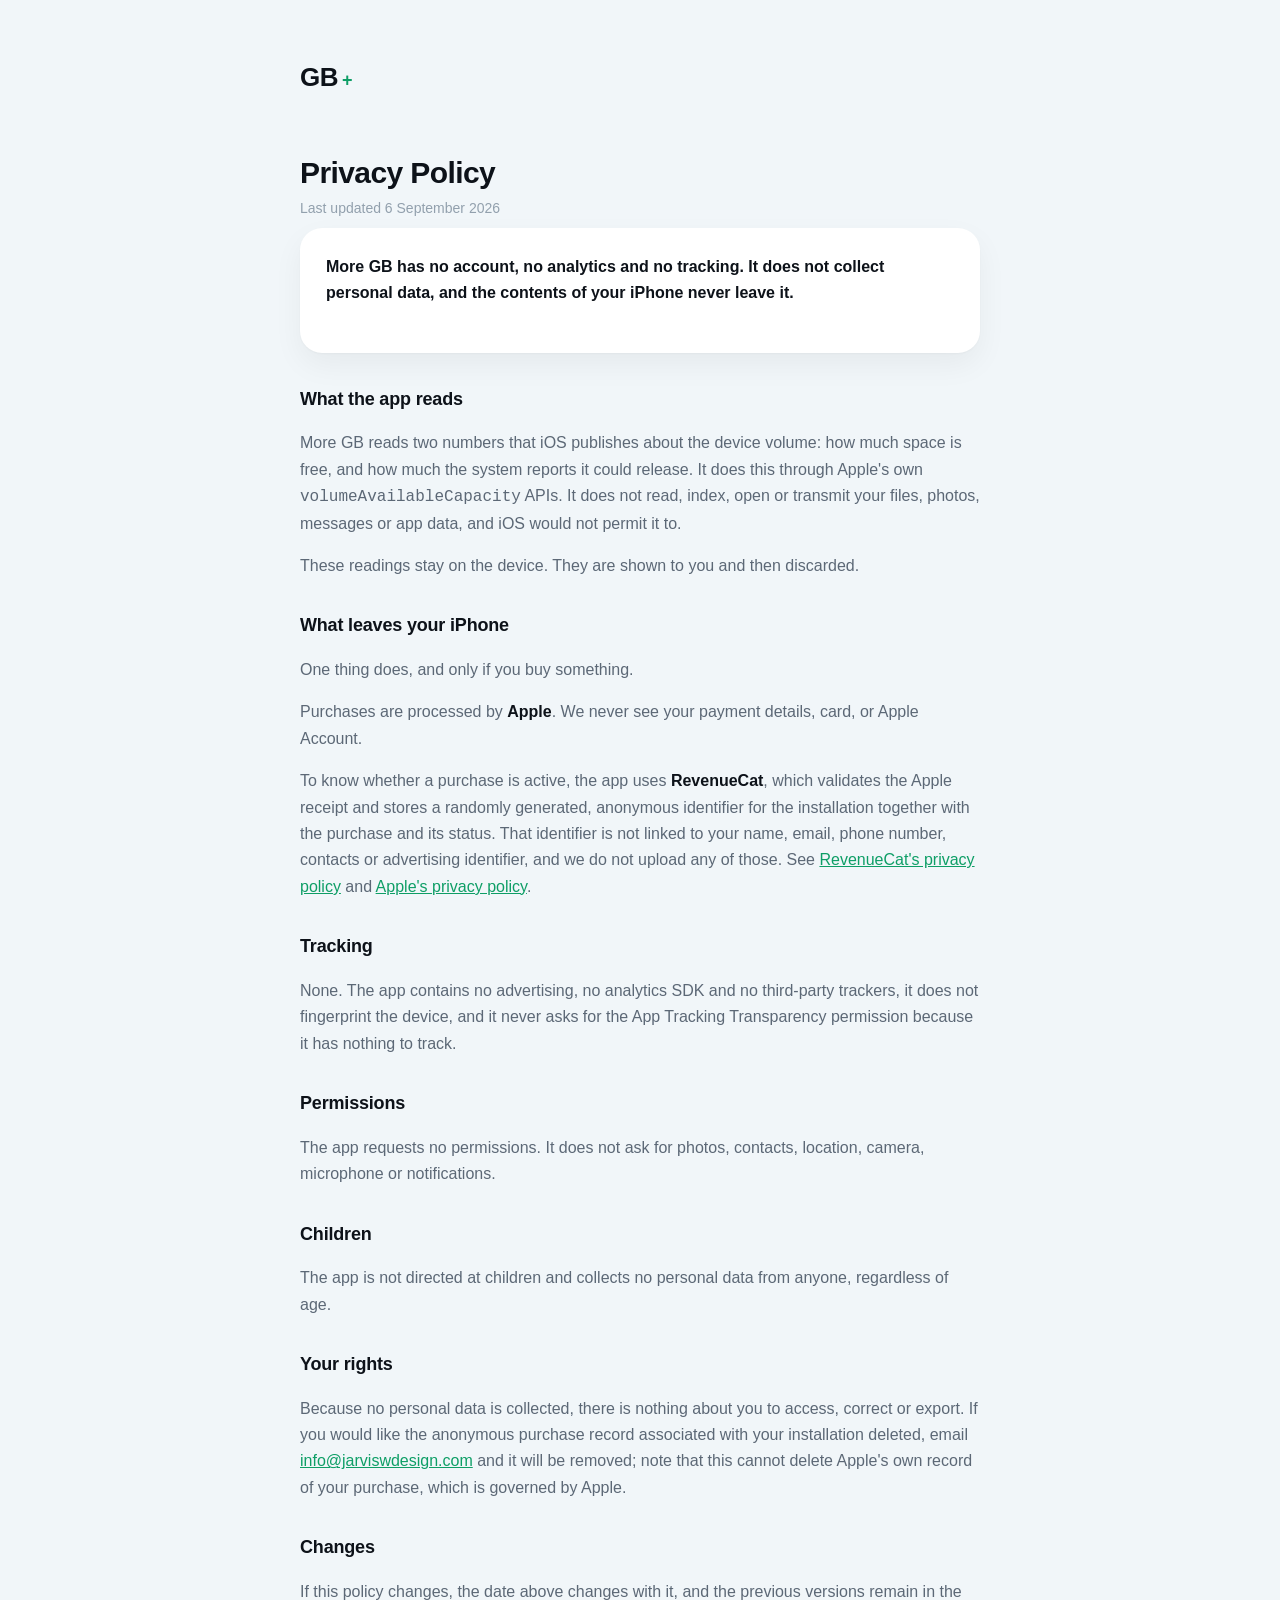
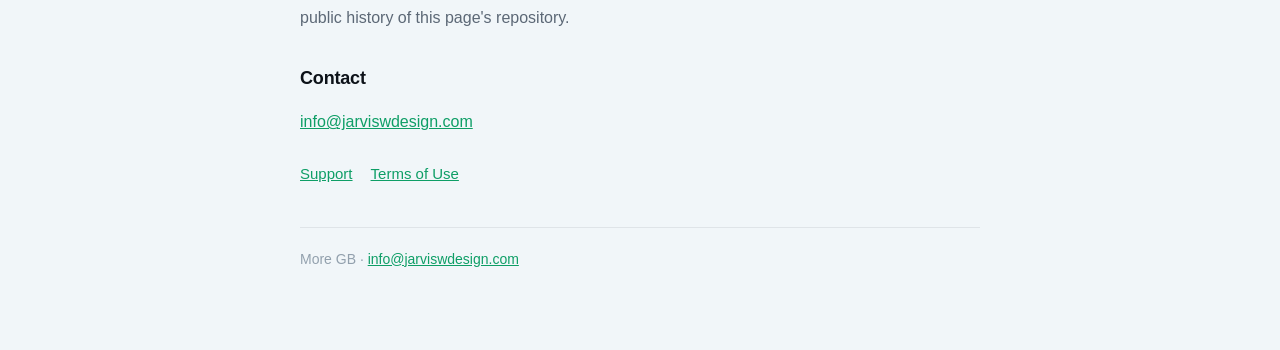
==== privacy.html @ 58b743a0 "Support, privacy policy and terms for More GB Co-Authored-By: Claude Opus 5 <noreply@anthropic.com>" ====
<!doctype html>
<html lang="en">
<head>
<meta charset="utf-8">
<meta name="viewport" content="width=device-width, initial-scale=1">
<title>Privacy Policy — More GB</title>
<link rel="stylesheet" href="style.css">
</head>
<body>
<main>
<header><a class="mark" href="./">GB<span>+</span></a></header>
<h1>Privacy Policy</h1>
<p class="updated">Last updated 6 September 2026</p>

<div class="card">
<p style="margin-top:0"><strong>More GB has no account, no analytics and no tracking. It does not collect personal data, and the contents of your iPhone never leave it.</strong></p>
</div>

<h2>What the app reads</h2>
<p>More GB reads two numbers that iOS publishes about the device volume: how much space is free, and how much the system reports it could release. It does this through Apple's own <code>volumeAvailableCapacity</code> APIs. It does not read, index, open or transmit your files, photos, messages or app data, and iOS would not permit it to.</p>
<p>These readings stay on the device. They are shown to you and then discarded.</p>

<h2>What leaves your iPhone</h2>
<p>One thing does, and only if you buy something.</p>
<p>Purchases are processed by <strong>Apple</strong>. We never see your payment details, card, or Apple Account.</p>
<p>To know whether a purchase is active, the app uses <strong>RevenueCat</strong>, which validates the Apple receipt and stores a randomly generated, anonymous identifier for the installation together with the purchase and its status. That identifier is not linked to your name, email, phone number, contacts or advertising identifier, and we do not upload any of those. See <a href="https://www.revenuecat.com/privacy/">RevenueCat's privacy policy</a> and <a href="https://www.apple.com/legal/privacy/">Apple's privacy policy</a>.</p>

<h2>Tracking</h2>
<p>None. The app contains no advertising, no analytics SDK and no third-party trackers, it does not fingerprint the device, and it never asks for the App Tracking Transparency permission because it has nothing to track.</p>

<h2>Permissions</h2>
<p>The app requests no permissions. It does not ask for photos, contacts, location, camera, microphone or notifications.</p>

<h2>Children</h2>
<p>The app is not directed at children and collects no personal data from anyone, regardless of age.</p>

<h2>Your rights</h2>
<p>Because no personal data is collected, there is nothing about you to access, correct or export. If you would like the anonymous purchase record associated with your installation deleted, email <a href="mailto:info@jarviswdesign.com">info@jarviswdesign.com</a> and it will be removed; note that this cannot delete Apple's own record of your purchase, which is governed by Apple.</p>

<h2>Changes</h2>
<p>If this policy changes, the date above changes with it, and the previous versions remain in the public history of this page's repository.</p>

<h2>Contact</h2>
<p><a href="mailto:info@jarviswdesign.com">info@jarviswdesign.com</a></p>

<nav><a href="./">Support</a><a href="terms.html">Terms of Use</a></nav>
<footer>More GB · <a href="mailto:info@jarviswdesign.com">info@jarviswdesign.com</a></footer>
</main>
</body>
</html>
---- style.css ----
:root {
  --ground: #f1f6f9;
  --card: #ffffff;
  --ink: #0d1219;
  --muted: #5c6876;
  --faint: #92a0ad;
  --emerald: #0e9e66;
  --hairline: rgba(13, 18, 25, 0.08);
}
* { box-sizing: border-box; }
body {
  margin: 0;
  padding: 0 20px 80px;
  background: var(--ground);
  color: var(--ink);
  font: 16px/1.65 -apple-system, BlinkMacSystemFont, "Segoe UI", Roboto, sans-serif;
  -webkit-text-size-adjust: 100%;
}
main { max-width: 680px; margin: 0 auto; }
header { padding: 56px 0 28px; }
.mark {
  display: inline-flex; align-items: baseline; gap: 4px;
  font-weight: 800; font-size: 26px; letter-spacing: -0.02em;
  text-decoration: none; color: var(--ink);
}
.mark span { color: var(--emerald); font-size: 18px; }
h1 { font-size: 30px; line-height: 1.2; letter-spacing: -0.02em; margin: 28px 0 6px; }
h2 { font-size: 18px; margin: 32px 0 8px; letter-spacing: -0.01em; }
.updated { color: var(--faint); font-size: 14px; margin: 0 0 8px; }
p, li { color: var(--muted); }
li { margin-bottom: 6px; }
strong { color: var(--ink); }
a { color: var(--emerald); }
.card {
  background: var(--card); border-radius: 22px; padding: 26px 26px 30px;
  box-shadow: 0 12px 30px rgba(13, 18, 25, 0.05), 0 1px 2px rgba(13, 18, 25, 0.03);
}
nav { margin: 26px 0 0; display: flex; gap: 18px; flex-wrap: wrap; font-size: 15px; }
footer { margin-top: 40px; padding-top: 20px; border-top: 1px solid var(--hairline);
         color: var(--faint); font-size: 14px; }
@media (prefers-color-scheme: dark) {
  :root { --ground: #0e131a; --card: #161d26; --ink: #eef3f7; --muted: #a3b0bd;
          --faint: #6f7d8b; --hairline: rgba(255, 255, 255, 0.1); }
  .card { box-shadow: none; border: 1px solid var(--hairline); }
}
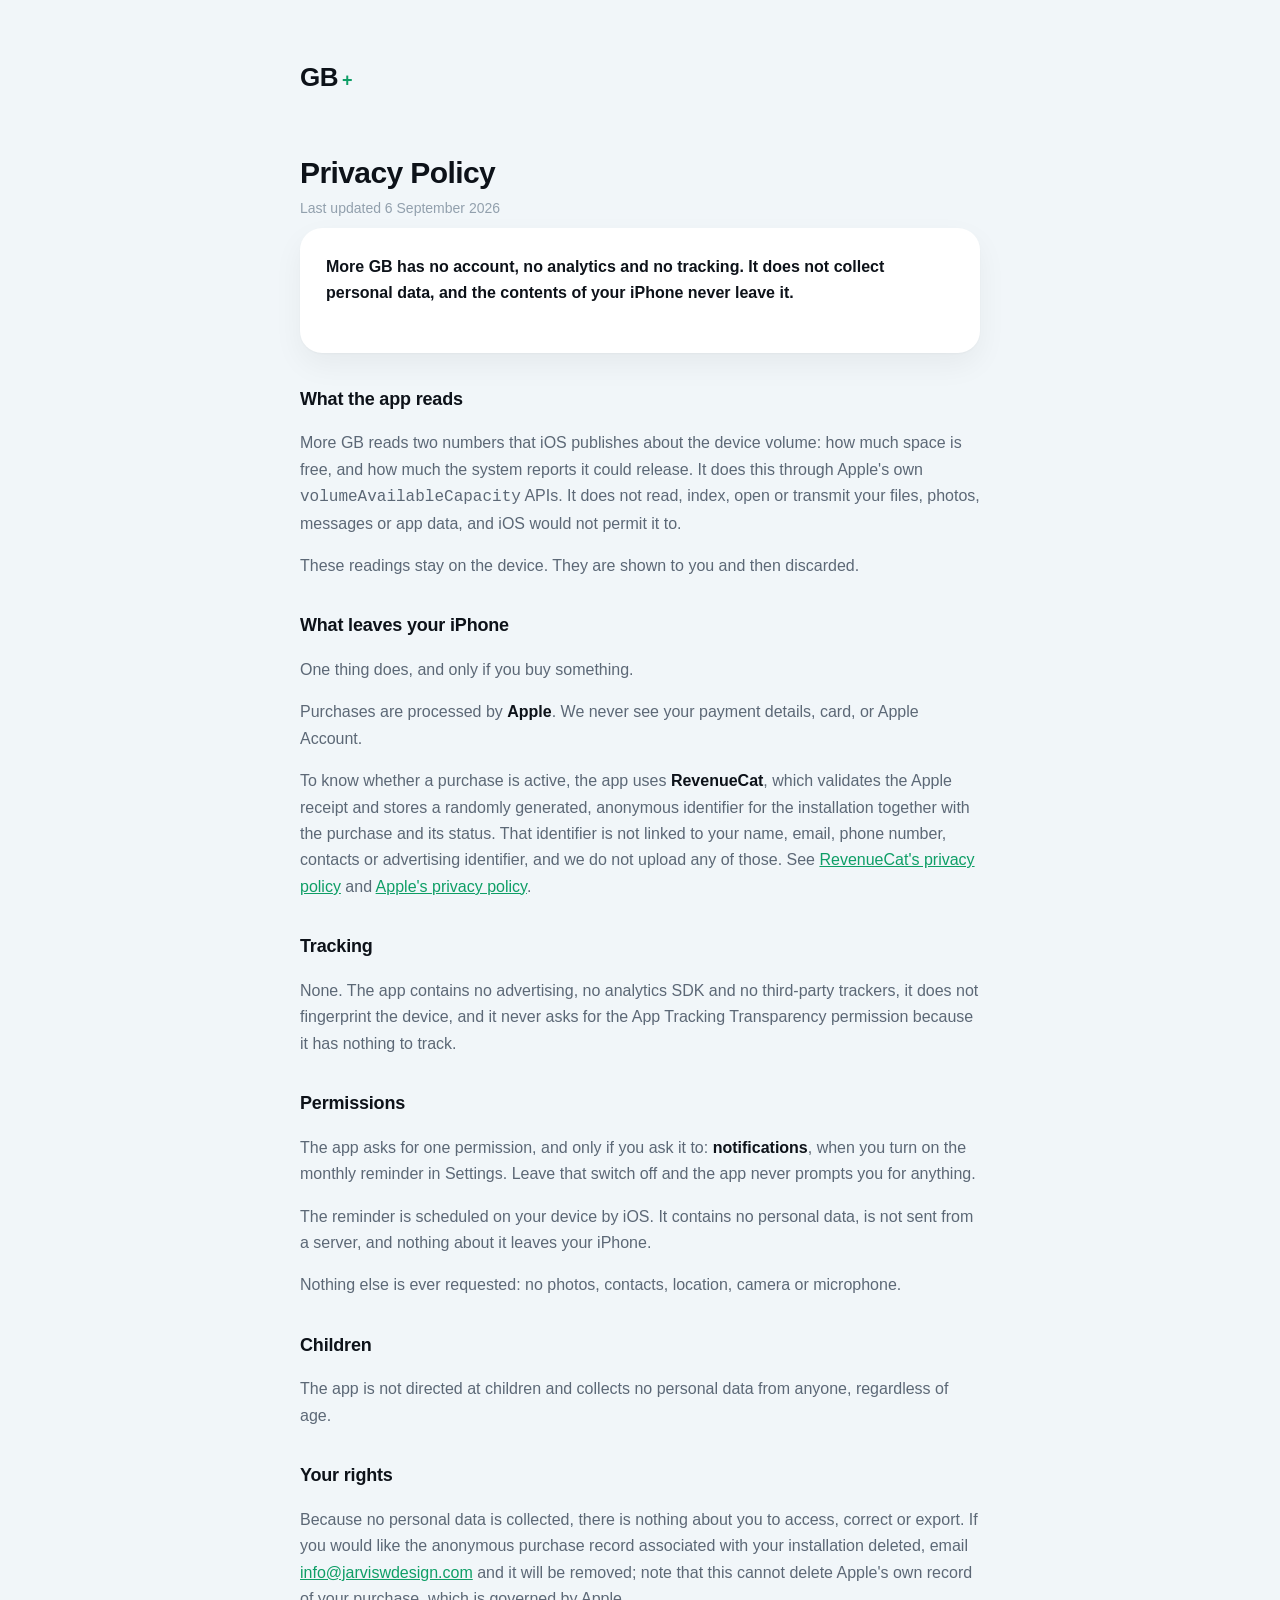
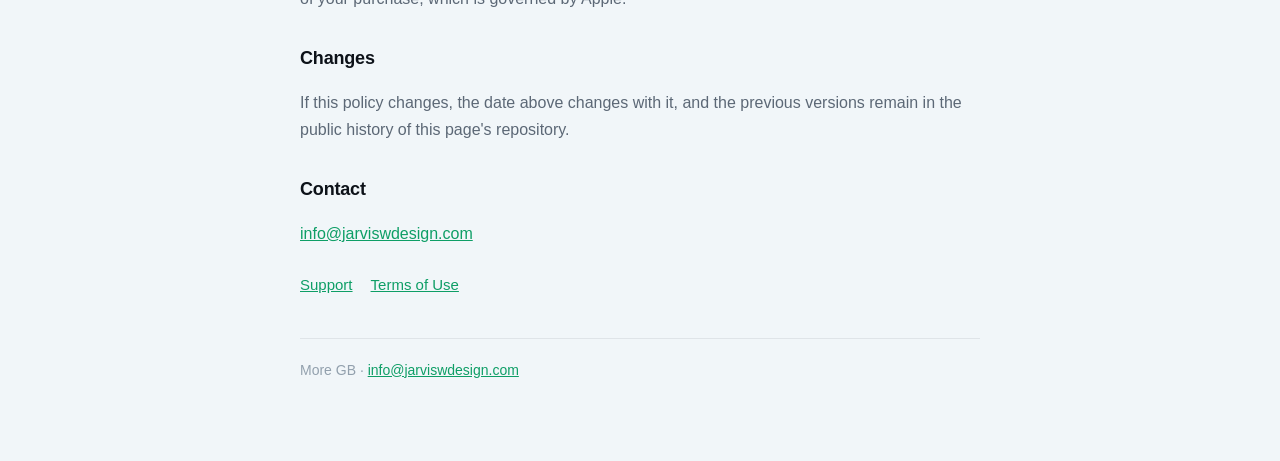
==== commit 0cef7611: "Document the optional monthly reminder Co-Authored-By: Claude Opus 5 <noreply@anthropic.com>" ====
--- a/privacy.html
+++ b/privacy.html
@@ -29,7 +29,9 @@
 <p>None. The app contains no advertising, no analytics SDK and no third-party trackers, it does not fingerprint the device, and it never asks for the App Tracking Transparency permission because it has nothing to track.</p>
 
 <h2>Permissions</h2>
-<p>The app requests no permissions. It does not ask for photos, contacts, location, camera, microphone or notifications.</p>
+<p>The app asks for one permission, and only if you ask it to: <strong>notifications</strong>, when you turn on the monthly reminder in Settings. Leave that switch off and the app never prompts you for anything.</p>
+<p>The reminder is scheduled on your device by iOS. It contains no personal data, is not sent from a server, and nothing about it leaves your iPhone.</p>
+<p>Nothing else is ever requested: no photos, contacts, location, camera or microphone.</p>
 
 <h2>Children</h2>
 <p>The app is not directed at children and collects no personal data from anyone, regardless of age.</p>
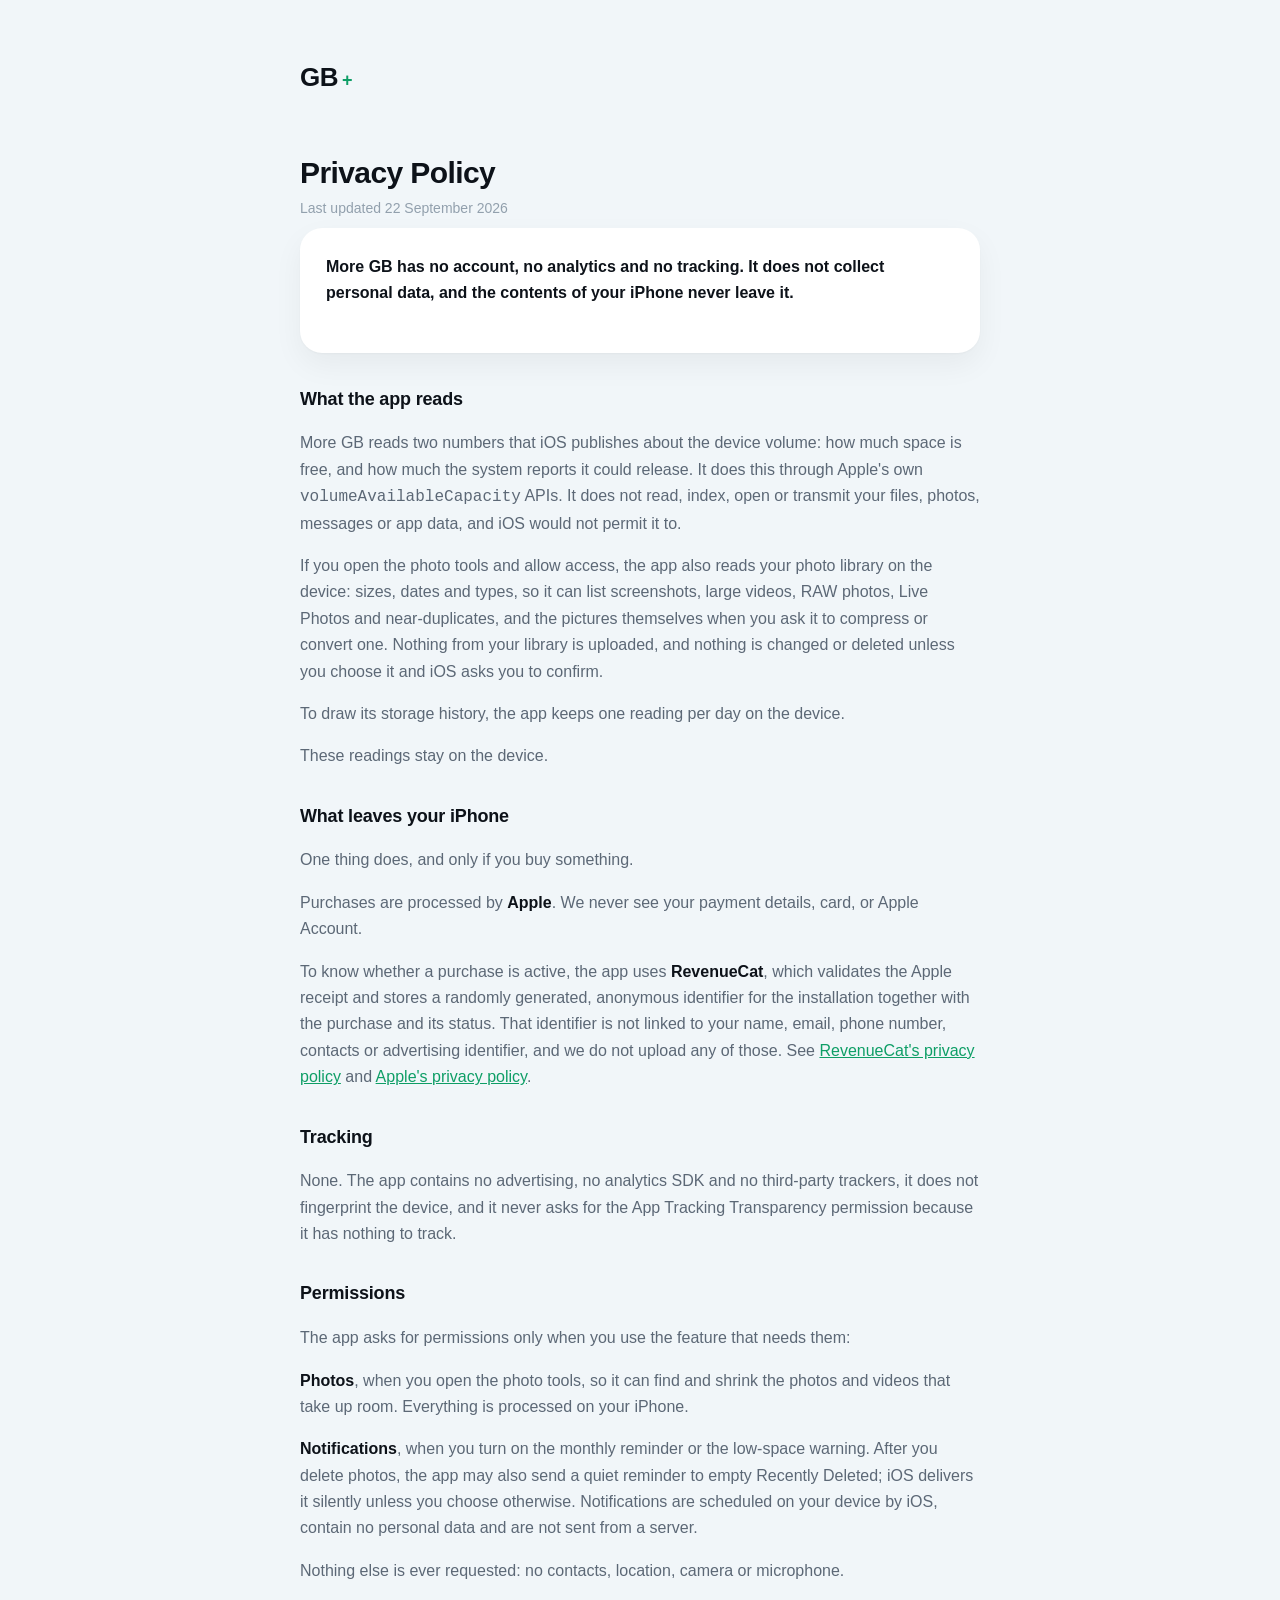
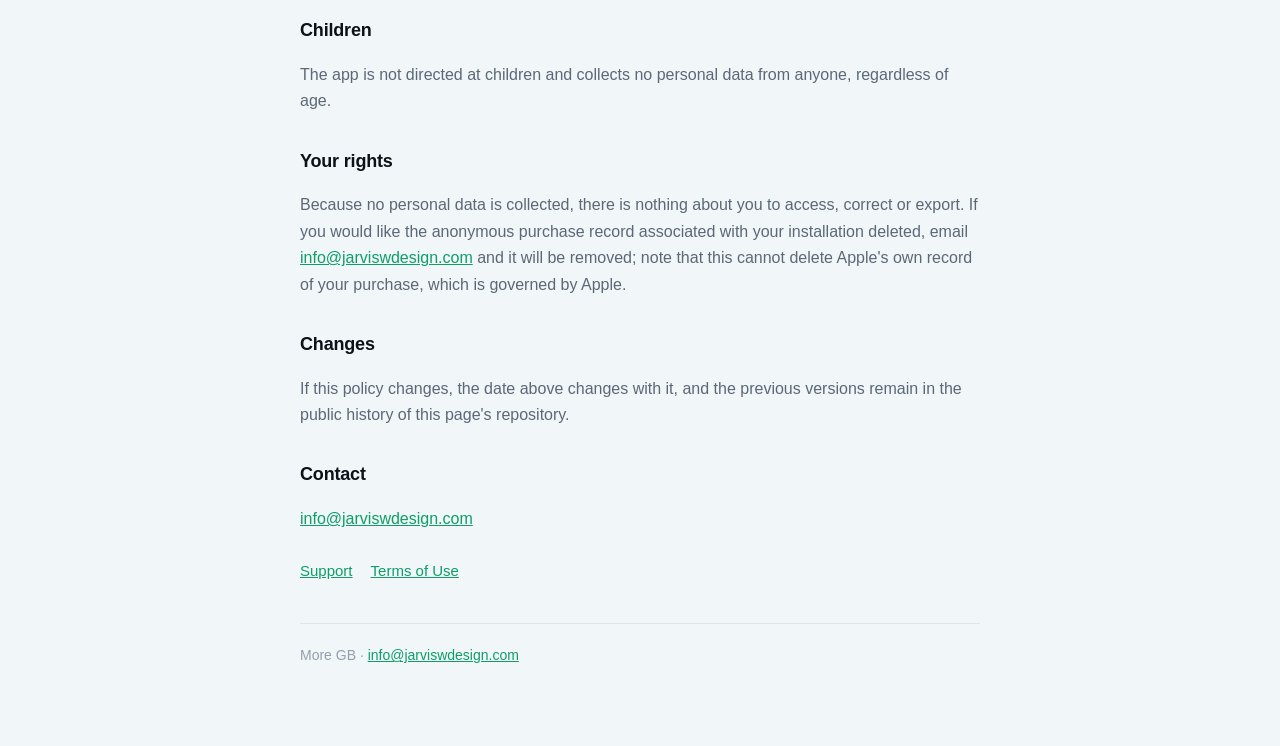
==== commit 3813b0e8: "Describe the photo tools and what Settings shows The support page, privacy policy and terms still sa" ====
--- a/privacy.html
+++ b/privacy.html
@@ -10,7 +10,7 @@
 <main>
 <header><a class="mark" href="./">GB<span>+</span></a></header>
 <h1>Privacy Policy</h1>
-<p class="updated">Last updated 6 September 2026</p>
+<p class="updated">Last updated 22 September 2026</p>
 
 <div class="card">
 <p style="margin-top:0"><strong>More GB has no account, no analytics and no tracking. It does not collect personal data, and the contents of your iPhone never leave it.</strong></p>
@@ -18,7 +18,9 @@
 
 <h2>What the app reads</h2>
 <p>More GB reads two numbers that iOS publishes about the device volume: how much space is free, and how much the system reports it could release. It does this through Apple's own <code>volumeAvailableCapacity</code> APIs. It does not read, index, open or transmit your files, photos, messages or app data, and iOS would not permit it to.</p>
-<p>These readings stay on the device. They are shown to you and then discarded.</p>
+<p>If you open the photo tools and allow access, the app also reads your photo library on the device: sizes, dates and types, so it can list screenshots, large videos, RAW photos, Live Photos and near-duplicates, and the pictures themselves when you ask it to compress or convert one. Nothing from your library is uploaded, and nothing is changed or deleted unless you choose it and iOS asks you to confirm.</p>
+<p>To draw its storage history, the app keeps one reading per day on the device.</p>
+<p>These readings stay on the device.</p>
 
 <h2>What leaves your iPhone</h2>
 <p>One thing does, and only if you buy something.</p>
@@ -29,9 +31,10 @@
 <p>None. The app contains no advertising, no analytics SDK and no third-party trackers, it does not fingerprint the device, and it never asks for the App Tracking Transparency permission because it has nothing to track.</p>
 
 <h2>Permissions</h2>
-<p>The app asks for one permission, and only if you ask it to: <strong>notifications</strong>, when you turn on the monthly reminder in Settings. Leave that switch off and the app never prompts you for anything.</p>
-<p>The reminder is scheduled on your device by iOS. It contains no personal data, is not sent from a server, and nothing about it leaves your iPhone.</p>
-<p>Nothing else is ever requested: no photos, contacts, location, camera or microphone.</p>
+<p>The app asks for permissions only when you use the feature that needs them:</p>
+<p><strong>Photos</strong>, when you open the photo tools, so it can find and shrink the photos and videos that take up room. Everything is processed on your iPhone.</p>
+<p><strong>Notifications</strong>, when you turn on the monthly reminder or the low-space warning. After you delete photos, the app may also send a quiet reminder to empty Recently Deleted; iOS delivers it silently unless you choose otherwise. Notifications are scheduled on your device by iOS, contain no personal data and are not sent from a server.</p>
+<p>Nothing else is ever requested: no contacts, location, camera or microphone.</p>
 
 <h2>Children</h2>
 <p>The app is not directed at children and collects no personal data from anyone, regardless of age.</p>
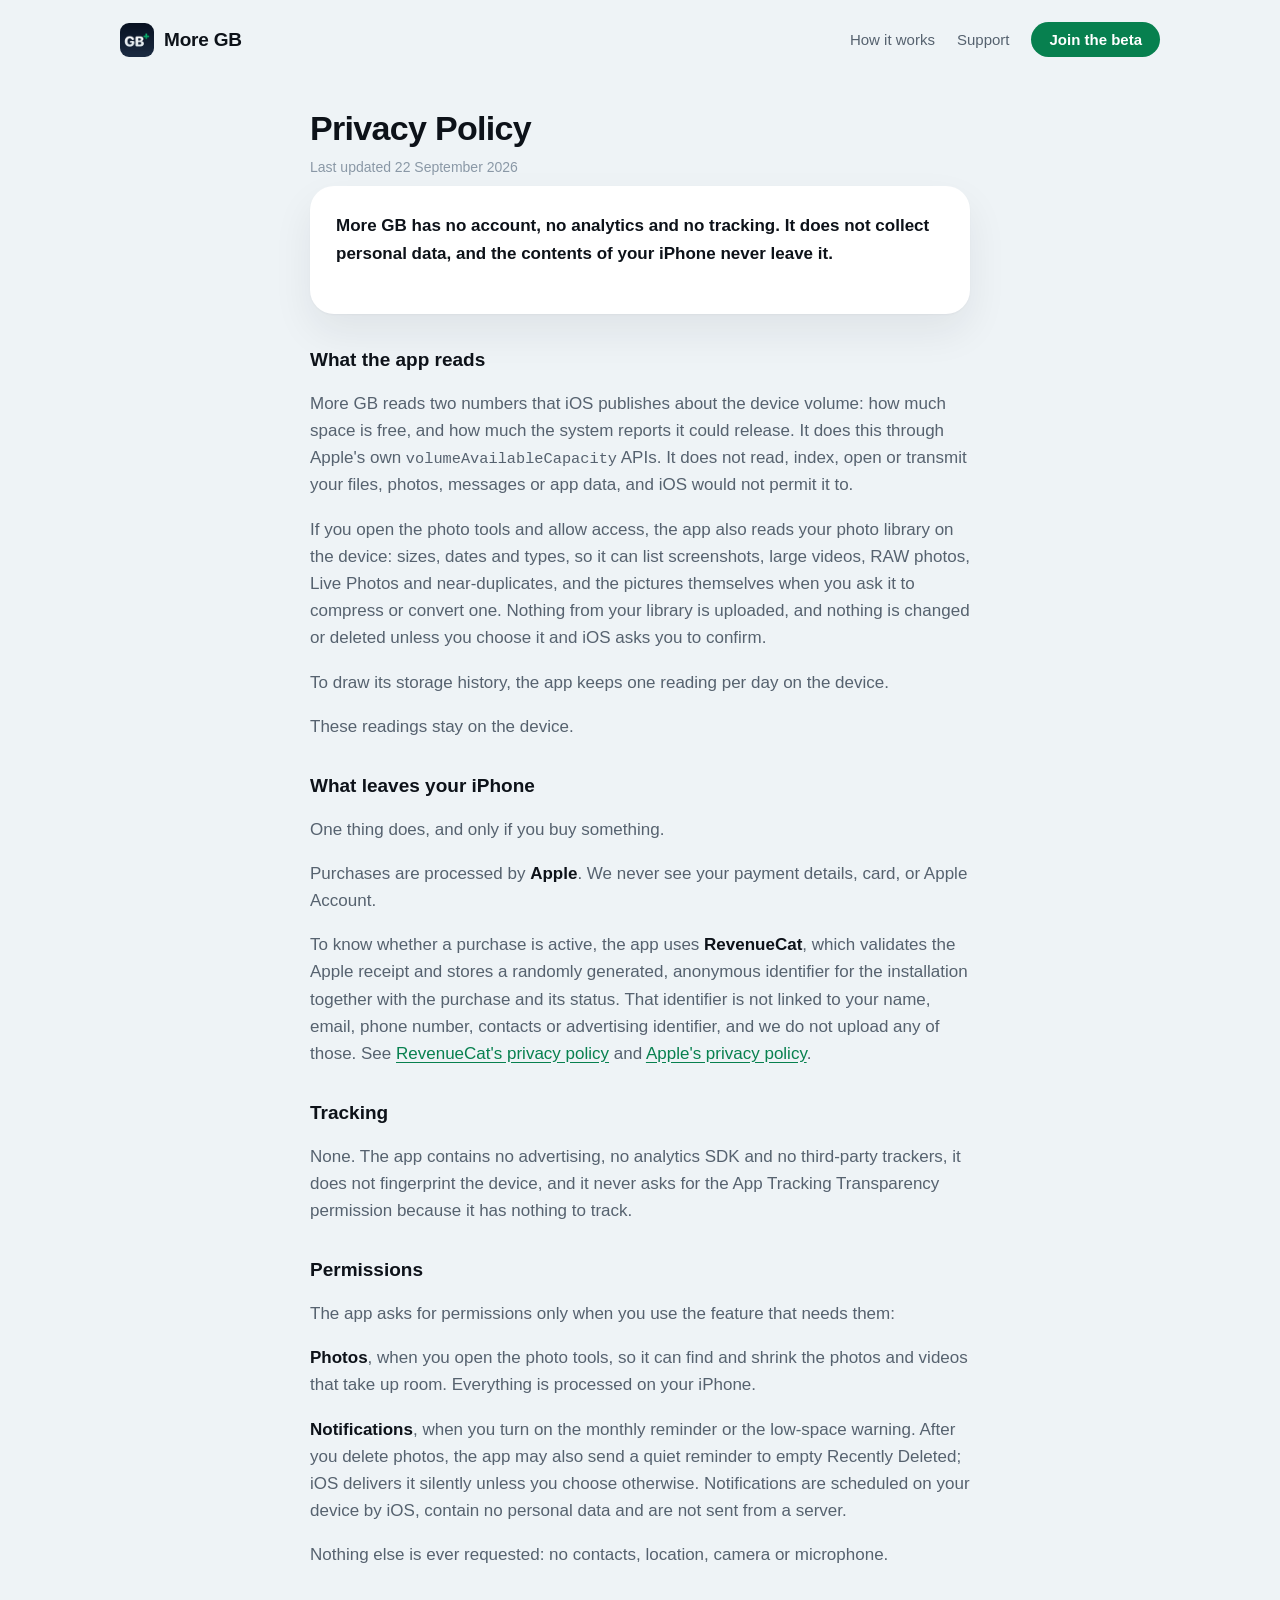
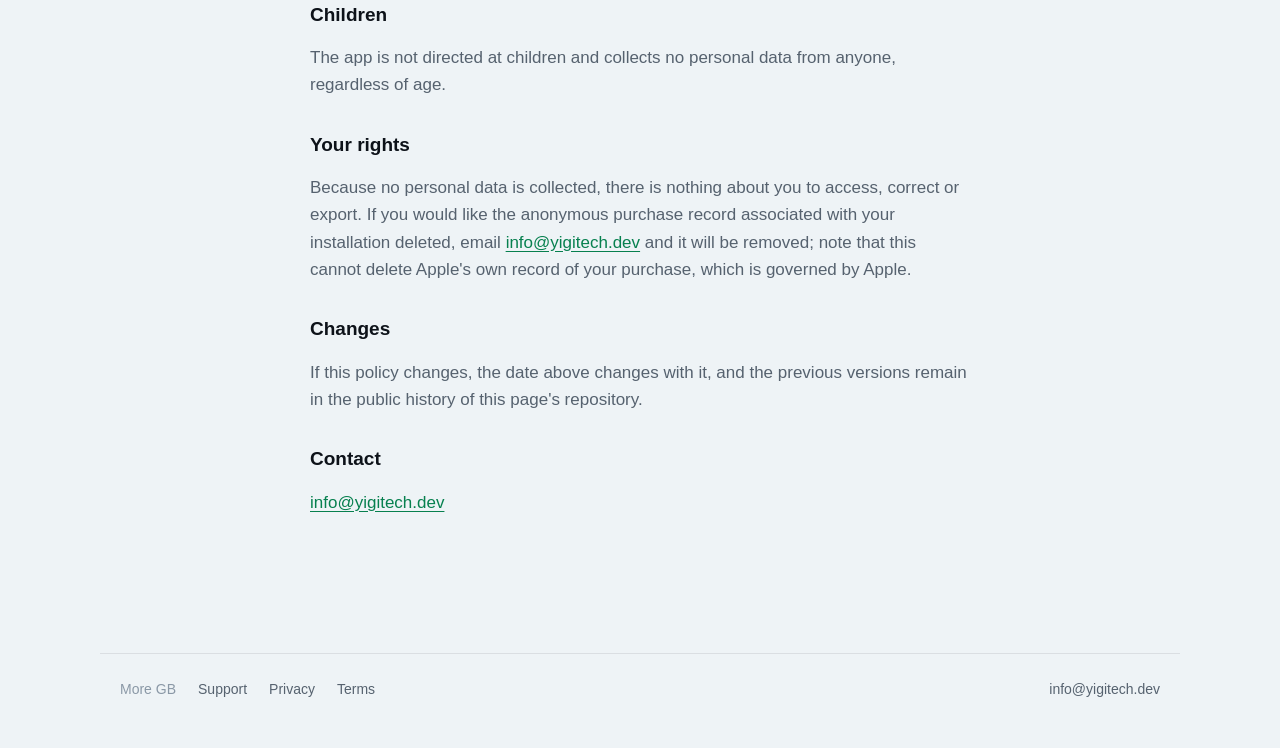
==== commit e5c31730: "Turn the support page into a landing page A landing page with the storage bar, the two kinds of room" ====
--- a/privacy.html
+++ b/privacy.html
@@ -2,13 +2,32 @@
 <html lang="en">
 <head>
 <meta charset="utf-8">
-<meta name="viewport" content="width=device-width, initial-scale=1">
+<meta name="viewport" content="width=device-width, initial-scale=1, viewport-fit=cover">
 <title>Privacy Policy — More GB</title>
-<link rel="stylesheet" href="style.css">
+<meta name="description" content="More GB has no account, no analytics and no tracking. Your photos are processed on your iPhone and never uploaded.">
+<link rel="canonical" href="https://moregb.yigitech.dev/privacy.html">
+<meta name="color-scheme" content="light dark">
+<link rel="icon" type="image/png" href="/favicon.png">
+<link rel="apple-touch-icon" href="/apple-touch-icon.png">
+<meta property="og:type" content="website">
+<meta property="og:site_name" content="More GB">
+<meta property="og:title" content="Privacy Policy — More GB">
+<meta property="og:description" content="More GB has no account, no analytics and no tracking. Your photos are processed on your iPhone and never uploaded.">
+<meta property="og:url" content="https://moregb.yigitech.dev/privacy.html">
+<meta property="og:image" content="https://moregb.yigitech.dev/og.png">
+<meta name="twitter:card" content="summary_large_image">
+<link rel="stylesheet" href="/style.css">
 </head>
 <body>
-<main>
-<header><a class="mark" href="./">GB<span>+</span></a></header>
+<header class="wrap bar">
+  <a class="mark" href="/"><img src="/images/icon-160.png" alt="" width="34" height="34">More GB</a>
+  <nav aria-label="Main">
+    <a href="/#how">How it works</a>
+    <a href="/support.html">Support</a>
+    <a class="button" href="https://testflight.apple.com/join/GbJPjrbB">Join the beta</a>
+  </nav>
+</header>
+<main class="page">
 <h1>Privacy Policy</h1>
 <p class="updated">Last updated 22 September 2026</p>
 
@@ -40,16 +59,22 @@
 <p>The app is not directed at children and collects no personal data from anyone, regardless of age.</p>
 
 <h2>Your rights</h2>
-<p>Because no personal data is collected, there is nothing about you to access, correct or export. If you would like the anonymous purchase record associated with your installation deleted, email <a href="mailto:info@jarviswdesign.com">info@jarviswdesign.com</a> and it will be removed; note that this cannot delete Apple's own record of your purchase, which is governed by Apple.</p>
+<p>Because no personal data is collected, there is nothing about you to access, correct or export. If you would like the anonymous purchase record associated with your installation deleted, email <a href="mailto:info@yigitech.dev">info@yigitech.dev</a> and it will be removed; note that this cannot delete Apple's own record of your purchase, which is governed by Apple.</p>
 
 <h2>Changes</h2>
 <p>If this policy changes, the date above changes with it, and the previous versions remain in the public history of this page's repository.</p>
 
 <h2>Contact</h2>
-<p><a href="mailto:info@jarviswdesign.com">info@jarviswdesign.com</a></p>
+<p><a href="mailto:info@yigitech.dev">info@yigitech.dev</a></p>
 
-<nav><a href="./">Support</a><a href="terms.html">Terms of Use</a></nav>
-<footer>More GB · <a href="mailto:info@jarviswdesign.com">info@jarviswdesign.com</a></footer>
 </main>
+<footer class="wrap foot">
+  <span>More GB</span>
+  <a href="/support.html">Support</a>
+  <a href="/privacy.html">Privacy</a>
+  <a href="/terms.html">Terms</a>
+  <span class="spacer"></span>
+  <a href="mailto:info@yigitech.dev">info@yigitech.dev</a>
+</footer>
 </body>
 </html>
--- a/style.css
+++ b/style.css
@@ -1,45 +1,101 @@
+/* The app's own palette: mist ground, slate for what is in use, amber for
+   what iOS is holding, emerald for what is usable. System fonts on purpose:
+   every reader is on an iPhone, and nothing is fetched from a third party. */
 :root {
-  --ground: #f1f6f9;
+  --ground: #eef3f6;
   --card: #ffffff;
   --ink: #0d1219;
-  --muted: #5c6876;
-  --faint: #92a0ad;
+  --muted: #56626f;
+  --faint: #8a98a6;
+  --slate: #c3ced6;
+  --amber: #f29a0e;
+  --amber-deep: #b86e00;
   --emerald: #0e9e66;
-  --hairline: rgba(13, 18, 25, 0.08);
+  --emerald-deep: #07804f;
+  --night: #16202e;
+  --hairline: rgba(13, 18, 25, 0.09);
+  --shadow: 0 18px 40px rgba(22, 32, 46, 0.07), 0 1px 2px rgba(22, 32, 46, 0.04);
+  --display: ui-rounded, "SF Pro Rounded", -apple-system, BlinkMacSystemFont, "Segoe UI", Roboto, sans-serif;
+  --body: -apple-system, BlinkMacSystemFont, "Segoe UI", Roboto, "Helvetica Neue", sans-serif;
+  --data: ui-monospace, "SF Mono", Menlo, Consolas, monospace;
 }
+@media (prefers-color-scheme: dark) {
+  :root {
+    --ground: #0d131b; --card: #151d27; --ink: #edf2f6; --muted: #a2afbc;
+    --faint: #6d7b89; --slate: #3a4756; --amber-deep: #f5ae3d; --emerald-deep: #2fc88a;
+    --night: #0a0f15; --hairline: rgba(255, 255, 255, 0.1); --shadow: none;
+  }
+}
+
 * { box-sizing: border-box; }
+html { -webkit-text-size-adjust: 100%; scroll-behavior: smooth; }
 body {
   margin: 0;
-  padding: 0 20px 80px;
   background: var(--ground);
   color: var(--ink);
-  font: 16px/1.65 -apple-system, BlinkMacSystemFont, "Segoe UI", Roboto, sans-serif;
-  -webkit-text-size-adjust: 100%;
+  font: 17px/1.6 var(--body);
 }
-main { max-width: 680px; margin: 0 auto; }
-header { padding: 56px 0 28px; }
+img { max-width: 100%; height: auto; display: block; }
+a { color: var(--emerald-deep); text-underline-offset: 3px; }
+a:focus-visible, button:focus-visible { outline: 3px solid var(--emerald); outline-offset: 3px; border-radius: 6px; }
+p, li { color: var(--muted); }
+strong { color: var(--ink); }
+.wrap { max-width: 1080px; margin: 0 auto; padding: 0 20px; }
+
+/* Header */
+.bar {
+  display: flex; align-items: center; justify-content: space-between; gap: 16px;
+  padding-top: 22px; padding-bottom: 22px;
+}
 .mark {
-  display: inline-flex; align-items: baseline; gap: 4px;
-  font-weight: 800; font-size: 26px; letter-spacing: -0.02em;
-  text-decoration: none; color: var(--ink);
+  display: inline-flex; align-items: center; gap: 10px;
+  font: 700 19px/1 var(--display); letter-spacing: -0.01em;
+  color: var(--ink); text-decoration: none;
 }
-.mark span { color: var(--emerald); font-size: 18px; }
-h1 { font-size: 30px; line-height: 1.2; letter-spacing: -0.02em; margin: 28px 0 6px; }
-h2 { font-size: 18px; margin: 32px 0 8px; letter-spacing: -0.01em; }
+.mark img { width: 34px; height: 34px; border-radius: 9px; }
+.bar nav { display: flex; align-items: center; gap: 22px; font-size: 15px; }
+.bar nav a:not(.button) { color: var(--muted); text-decoration: none; }
+.bar nav a:not(.button):hover { color: var(--ink); }
+.button {
+  display: inline-flex; align-items: center; justify-content: center; gap: 8px;
+  padding: 14px 24px; border-radius: 999px;
+  background: var(--emerald-deep); color: #fff; text-decoration: none;
+  font: 600 16px/1 var(--body);
+  box-shadow: 0 10px 24px rgba(7, 128, 79, 0.25);
+  transition: transform 0.2s ease, box-shadow 0.2s ease;
+}
+.button:hover { transform: translateY(-1px); box-shadow: 0 14px 30px rgba(7, 128, 79, 0.3); }
+.bar .button { padding: 10px 18px; font-size: 15px; box-shadow: none; }
+@media (prefers-color-scheme: dark) { .button { color: #04130c; } }
+
+/* Long-form pages: support, privacy, terms */
+.page { max-width: 700px; margin: 0 auto; padding: 0 20px 80px; }
+.page h1 { font: 700 34px/1.15 var(--display); letter-spacing: -0.02em; margin: 30px 0 8px; }
+.page h2 { font: 700 19px/1.3 var(--display); margin: 34px 0 8px; }
+.page h3 { font-size: 17px; margin: 26px 0 6px; }
 .updated { color: var(--faint); font-size: 14px; margin: 0 0 8px; }
-p, li { color: var(--muted); }
-li { margin-bottom: 6px; }
-strong { color: var(--ink); }
-a { color: var(--emerald); }
 .card {
-  background: var(--card); border-radius: 22px; padding: 26px 26px 30px;
-  box-shadow: 0 12px 30px rgba(13, 18, 25, 0.05), 0 1px 2px rgba(13, 18, 25, 0.03);
+  background: var(--card); border-radius: 24px; padding: 26px 26px 30px;
+  box-shadow: var(--shadow);
 }
-nav { margin: 26px 0 0; display: flex; gap: 18px; flex-wrap: wrap; font-size: 15px; }
-footer { margin-top: 40px; padding-top: 20px; border-top: 1px solid var(--hairline);
-         color: var(--faint); font-size: 14px; }
-@media (prefers-color-scheme: dark) {
-  :root { --ground: #0e131a; --card: #161d26; --ink: #eef3f7; --muted: #a3b0bd;
-          --faint: #6f7d8b; --hairline: rgba(255, 255, 255, 0.1); }
-  .card { box-shadow: none; border: 1px solid var(--hairline); }
+@media (prefers-color-scheme: dark) { .card { border: 1px solid var(--hairline); } }
+code { font-family: var(--data); font-size: 0.9em; }
+
+/* Footer */
+.foot {
+  border-top: 1px solid var(--hairline);
+  margin-top: 40px; padding-top: 24px; padding-bottom: 48px;
+  display: flex; flex-wrap: wrap; gap: 10px 22px; align-items: center;
+  color: var(--faint); font-size: 14px;
 }
+.foot a { color: var(--muted); text-decoration: none; }
+.foot a:hover { color: var(--ink); }
+.foot .spacer { flex: 1; }
+
+@media (max-width: 640px) {
+  .bar nav a:not(.button) { display: none; }
+}
+@media (prefers-reduced-motion: reduce) {
+  *, *::before, *::after { animation: none !important; transition: none !important; }
+  html { scroll-behavior: auto; }
+}
